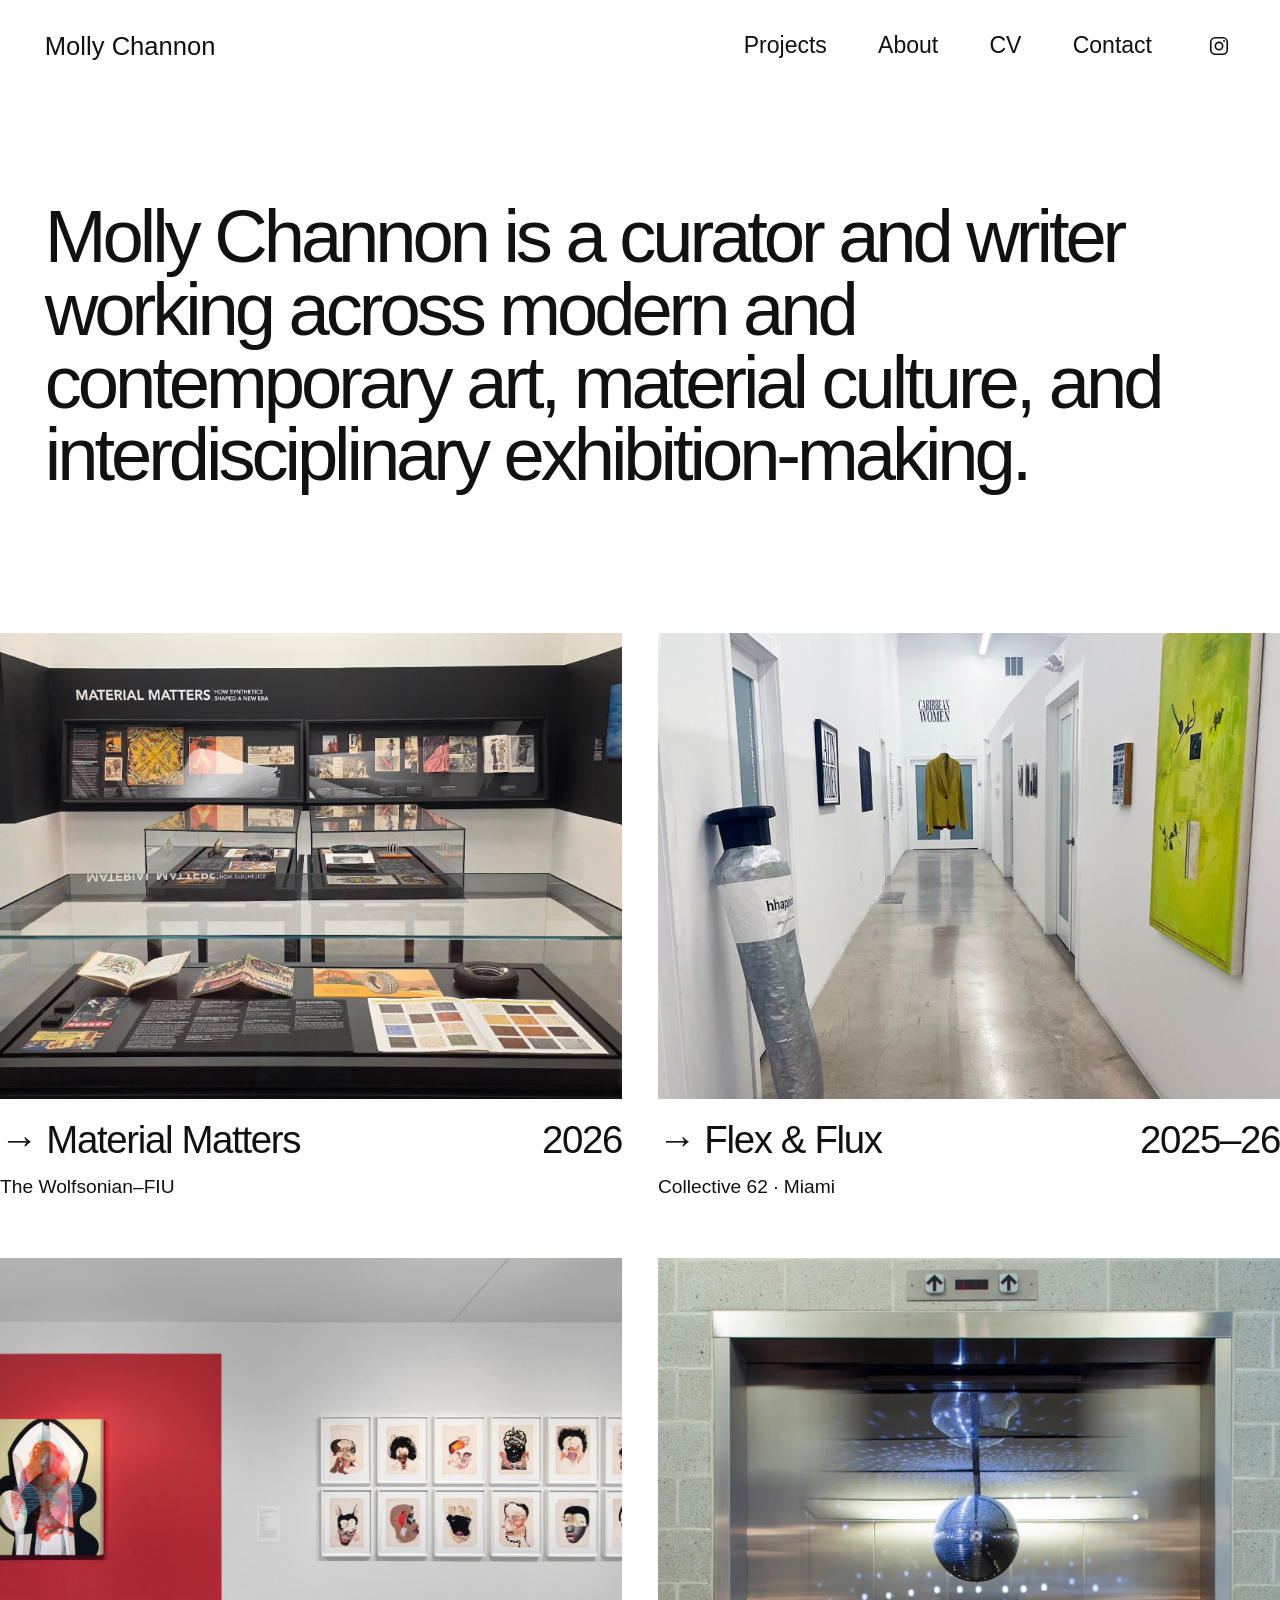
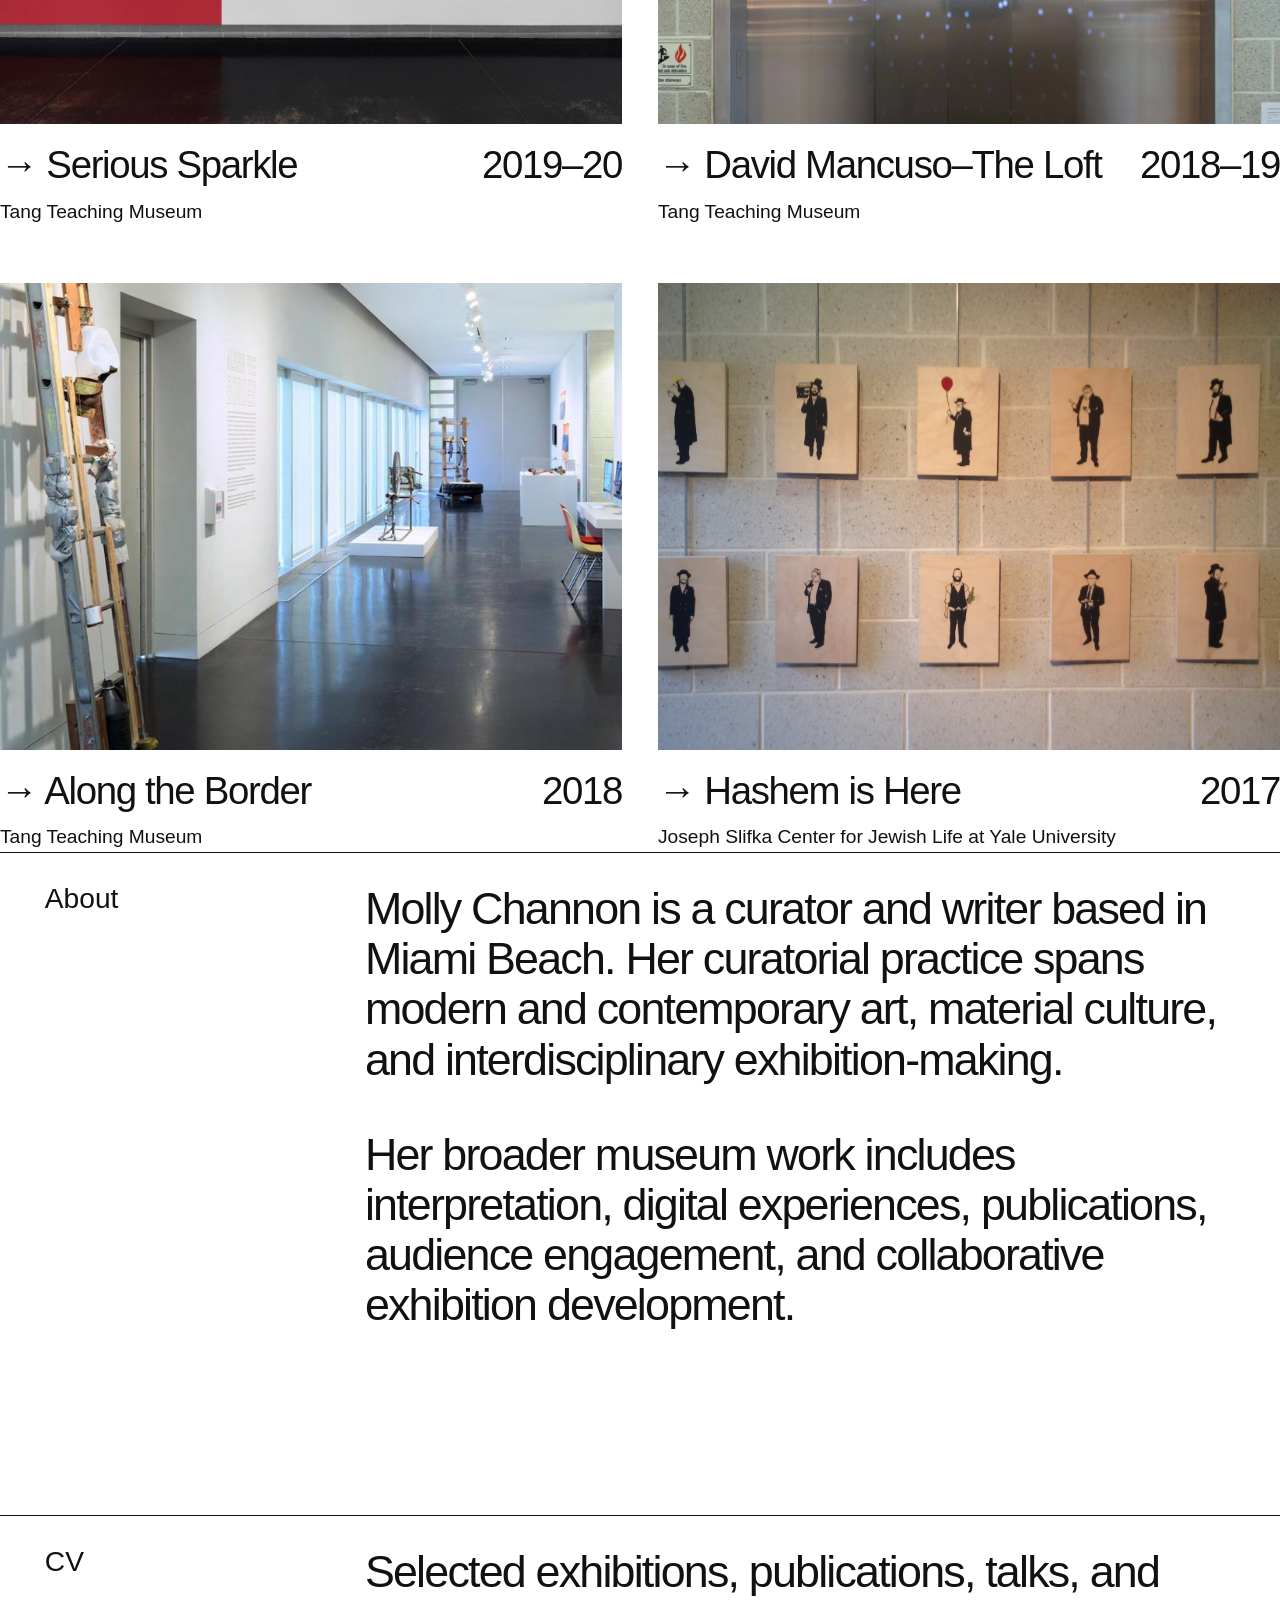
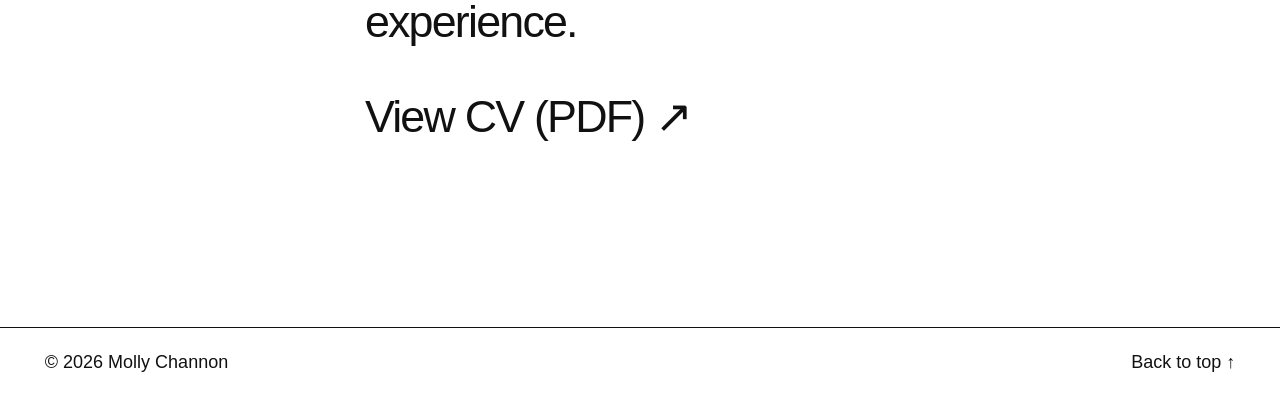
==== index.html @ d4f84f50 "Update index.html" ====
<!doctype html>
<html lang="en">
<head>
<meta charset="utf-8">
<meta name="viewport" content="width=device-width, initial-scale=1">
<meta name="description" content="Molly Channon — curator and writer working across modern and contemporary art, material culture, and interdisciplinary exhibition-making.">
<title>Molly Channon</title>
<link rel="stylesheet" href="style.css">
<style>
.site-header nav { display: flex; align-items: center; flex-wrap: wrap; }
.site-header nav .instagram-link { display: inline-flex; align-items: center; justify-content: center; flex: 0 0 auto; min-width: 32px; min-height: 32px; color: #111; }
.site-header nav .instagram-link svg { display: block; }
.site-header nav .instagram-link:focus-visible { outline: 2px solid currentColor; outline-offset: 3px; }
#projects.projects { display: grid; grid-template-columns: repeat(2, minmax(0, 1fr)); gap: 56px 36px; align-items: start; }
#projects > .project { display: block; position: static; grid-column: auto; grid-row: auto; width: auto; min-width: 0; max-width: none; margin: 0; padding: 0; }
#projects > .project > a:first-child { display: block; }
#projects .media { position: relative; display: block; width: 100%; height: auto; min-height: 0; max-height: none; aspect-ratio: 4 / 3; margin: 0; padding: 0; overflow: hidden; }
#projects .media img { position: static; display: block; width: 100%; height: 100%; max-height: none; object-fit: cover; }
#projects .project-title { position: static; display: flex; align-items: baseline; justify-content: space-between; gap: 12px; margin: 14px 0 0; line-height: 1.4; }
#projects .project-title > span:first-child { min-width: 0; }
#projects .project-title .year { flex: 0 0 auto; white-space: nowrap; }
#projects .project > p { position: static; margin: 6px 0 0; line-height: 1.5; }
@media (max-width: 640px) { #projects.projects { grid-template-columns: minmax(0, 1fr); gap: 36px; } }
</style>
</head>
<body>
<header class="site-header">
  <a class="name" href="index.html">Molly Channon</a>
  <nav aria-label="Primary">
    <a href="#projects">Projects</a>
    <a href="#about">About</a>
    <a href="Channon_CV_2026.pdf">CV</a>
    <a href="contact.html">Contact</a>
    <a class="instagram-link" href="https://www.instagram.com/add__glitter/" target="_blank" rel="noopener noreferrer" aria-label="Instagram: @add__glitter (opens in a new tab)">
      <svg viewBox="0 0 24 24" width="22" height="22" fill="none" stroke="currentColor" stroke-width="1.8" aria-hidden="true" focusable="false"><rect x="3" y="3" width="18" height="18" rx="5"/><circle cx="12" cy="12" r="4"/><circle cx="17.5" cy="6.5" r="1.1" fill="currentColor" stroke="none"/></svg>
    </a>
  </nav>
</header>
<main id="top">
  <section class="intro">
    <h1>Molly Channon is a curator and writer working across modern and contemporary art, material culture, and interdisciplinary exhibition-making.</h1>
  </section>
  <section id="projects" class="projects">
    <article class="project">
      <a href="material-matters.html"><div class="media"><img src="material-matters-home.jpg" alt="Installation view of Material Matters: How Synthetics Shaped an Era at The Wolfsonian–FIU"></div></a>
      <a class="project-title" href="material-matters.html"><span>→ Material Matters</span><span class="year">2026</span></a>
      <p>The Wolfsonian–FIU</p>
    </article>
    <article class="project">
      <a href="flex-and-flux.html"><div class="media"><img src="flex-and-flux-home.jpg" alt="Installation view of Flex &amp; Flux at Collective 62 in Miami"></div></a>
      <a class="project-title" href="flex-and-flux.html"><span>→ Flex &amp; Flux</span><span class="year">2025–26</span></a>
      <p>Collective 62 · Miami</p>
    </article>
    <article class="project">
      <a href="serious-sparkle.html"><div class="media"><img src="serious-sparkle-home.jpg" alt="Installation view of Serious Sparkle at the Tang Teaching Museum"></div></a>
      <a class="project-title" href="serious-sparkle.html"><span>→ Serious Sparkle</span><span class="year">2019–20</span></a>
      <p>Tang Teaching Museum</p>
    </article>
    <article class="project">
      <a href="david-mancuso-the-loft.html"><div class="media"><img src="david-mancuso-the-loft-home.jpg" alt="Installation view of David Mancuso–The Loft in the Tang Teaching Museum elevator"></div></a>
      <a class="project-title" href="david-mancuso-the-loft.html"><span>→ David Mancuso–The Loft</span><span class="year">2018–19</span></a>
      <p>Tang Teaching Museum</p>
    </article>
    <article class="project">
      <a href="along-the-border.html"><div class="media"><img src="along-the-border-home.jpg" alt="Installation view of Along the Border at the Tang Teaching Museum"></div></a>
      <a class="project-title" href="along-the-border.html"><span>→ Along the Border</span><span class="year">2018</span></a>
      <p>Tang Teaching Museum</p>
    </article>
    <article class="project">
      <a href="hashem-is-here.html"><div class="media"><img src="hashem-is-here-home.jpg" alt="Installation view of Hashem is Here at the Joseph Slifka Center for Jewish Life at Yale"></div></a>
      <a class="project-title" href="hashem-is-here.html"><span>→ Hashem is Here</span><span class="year">2017</span></a>
      <p>Joseph Slifka Center for Jewish Life at Yale University</p>
    </article>
  </section>
  <section id="about" class="text-section">
    <div class="section-label">About</div>
    <div class="section-copy">
      <p>Molly Channon is a curator and writer based in Miami Beach. Her curatorial practice spans modern and contemporary art, material culture, and interdisciplinary exhibition-making.</p>
      <p>Her broader museum work includes interpretation, digital experiences, publications, audience engagement, and collaborative exhibition development.</p>
    </div>
  </section>
  <section id="cv" class="text-section">
    <div class="section-label">CV</div>
    <div class="section-copy"><p>Selected exhibitions, publications, talks, and experience.</p><p><a href="channon-cv-2026.pdf">View CV (PDF) ↗</a></p></div>
  </section>
</main>
<footer><span>© 2026 Molly Channon</span><a href="#top">Back to top ↑</a></footer>
</body></html>
---- style.css ----
*{box-sizing:border-box}
:root{--pad:clamp(20px,3.5vw,64px);--black:#111}
html{scroll-behavior:smooth}
body{margin:0;background:#fff;color:var(--black);font-family:Arial,Helvetica,sans-serif;font-size:18px;line-height:1.12}
a{color:inherit;text-decoration:none}
img{display:block;max-width:100%}
.site-header{display:flex;justify-content:space-between;align-items:center;padding:30px var(--pad) 24px}
.name{font-size:clamp(22px,2vw,32px)}
nav{display:flex;gap:clamp(22px,4vw,72px);font-size:clamp(18px,1.8vw,29px)}
nav a:hover,.project-title:hover,.contact a:hover,.back:hover{text-decoration:underline;text-underline-offset:.12em}
.intro{padding:clamp(65px,9vw,150px) var(--pad) clamp(85px,11vw,180px)}
.intro h1{font-size:clamp(38px,5.8vw,96px);line-height:.98;letter-spacing:-.055em;font-weight:400;max-width:1500px;margin:0}
.work{display:grid;grid-template-columns:repeat(2,minmax(0,1fr));gap:clamp(70px,9vw,150px) clamp(24px,3vw,54px);padding:0 var(--pad) clamp(120px,14vw,220px)}
.project-wide{grid-column:1/-1}
.media{aspect-ratio:3/2;width:100%;overflow:hidden;background:#f3f3f3}
.media img{width:100%;height:100%;object-fit:cover}
.placeholder{display:flex;align-items:center;justify-content:center;border:1px solid var(--black);background:#fff}
.placeholder span{font-size:14px;padding:20px;text-align:center}
.project-title{display:flex;justify-content:space-between;gap:20px;margin-top:15px;font-size:clamp(27px,3vw,50px);letter-spacing:-.035em}
.project p{font-size:clamp(16px,1.5vw,23px);margin:8px 0 0;max-width:800px}
.year{white-space:nowrap}
.text-section{display:grid;grid-template-columns:1fr 3fr;gap:30px;padding:30px var(--pad) clamp(100px,11vw,180px);border-top:1px solid var(--black)}
.section-label{font-size:clamp(22px,2.2vw,36px)}
.section-copy{font-size:clamp(28px,3.5vw,58px);letter-spacing:-.04em;max-width:1200px}
.section-copy p{margin:0 0 1em}
.section-copy .small{font-size:18px;letter-spacing:0}
footer{border-top:1px solid var(--black);padding:24px var(--pad) 45px;display:flex;justify-content:space-between}

/* project pages */
.project-hero{padding:clamp(70px,9vw,145px) var(--pad) clamp(60px,8vw,120px);display:grid;grid-template-columns:2fr 1fr;gap:40px;align-items:end}
.project-hero h1{font-size:clamp(48px,7vw,116px);line-height:.92;letter-spacing:-.06em;font-weight:400;margin:0}
.project-meta{font-size:clamp(18px,1.7vw,28px);line-height:1.18}
.project-meta p{margin:0 0 12px}
.gallery{padding:0 var(--pad) clamp(100px,12vw,180px);display:grid;grid-template-columns:repeat(2,minmax(0,1fr));gap:clamp(18px,2vw,34px)}
.gallery .wide{grid-column:1/-1}
.gallery img{width:100%;height:auto}
.gallery .fill{width:100%;height:100%;object-fit:cover}
.caption{font-size:14px;margin-top:8px}
.project-note{padding:28px var(--pad) 80px;border-top:1px solid var(--black);display:flex;justify-content:space-between;gap:30px}
.back{font-size:20px}
@media(max-width:760px){
 .site-header{align-items:flex-start;gap:30px}.site-header nav{display:grid;grid-template-columns:1fr 1fr;gap:8px 24px}
 .work{grid-template-columns:1fr}.project-wide{grid-column:auto}
 .text-section{grid-template-columns:1fr}.section-copy{font-size:clamp(26px,8vw,42px)}
 .project-hero{grid-template-columns:1fr}.gallery{grid-template-columns:1fr}.gallery .wide{grid-column:auto}
}
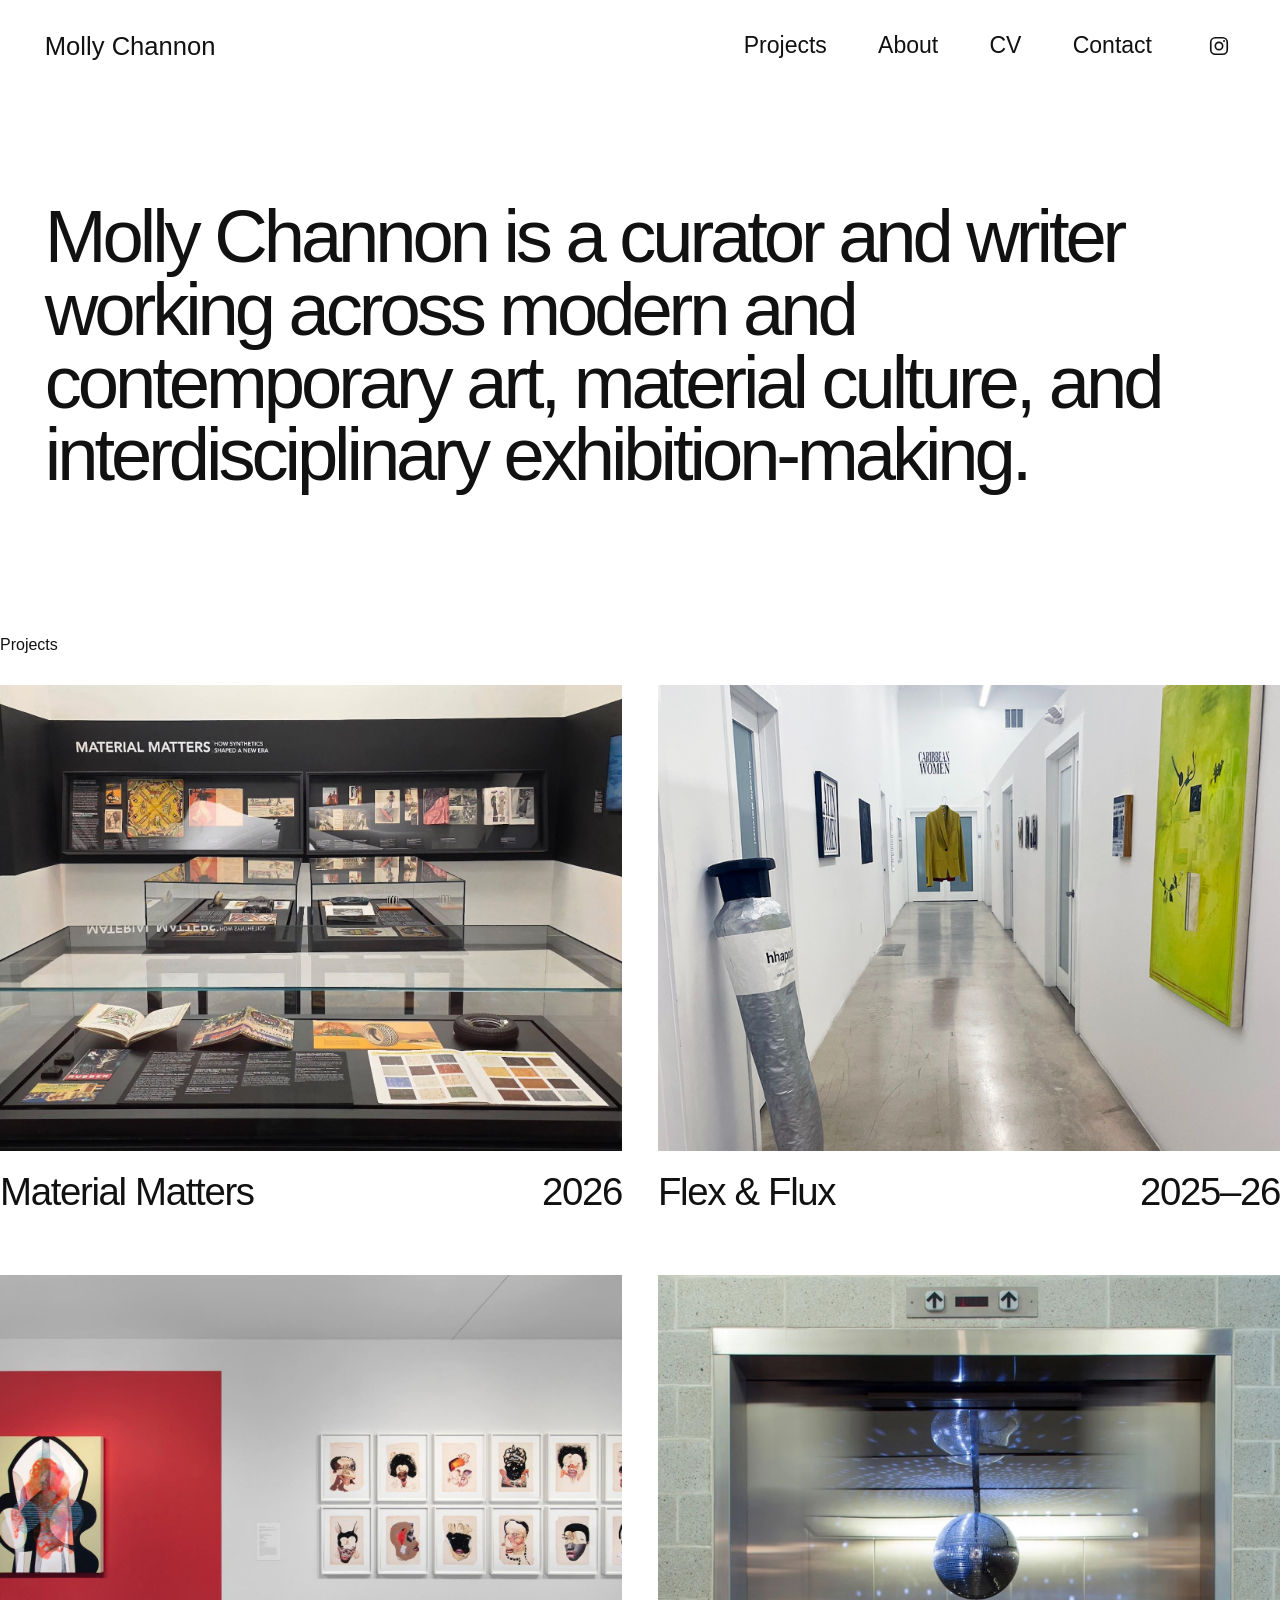
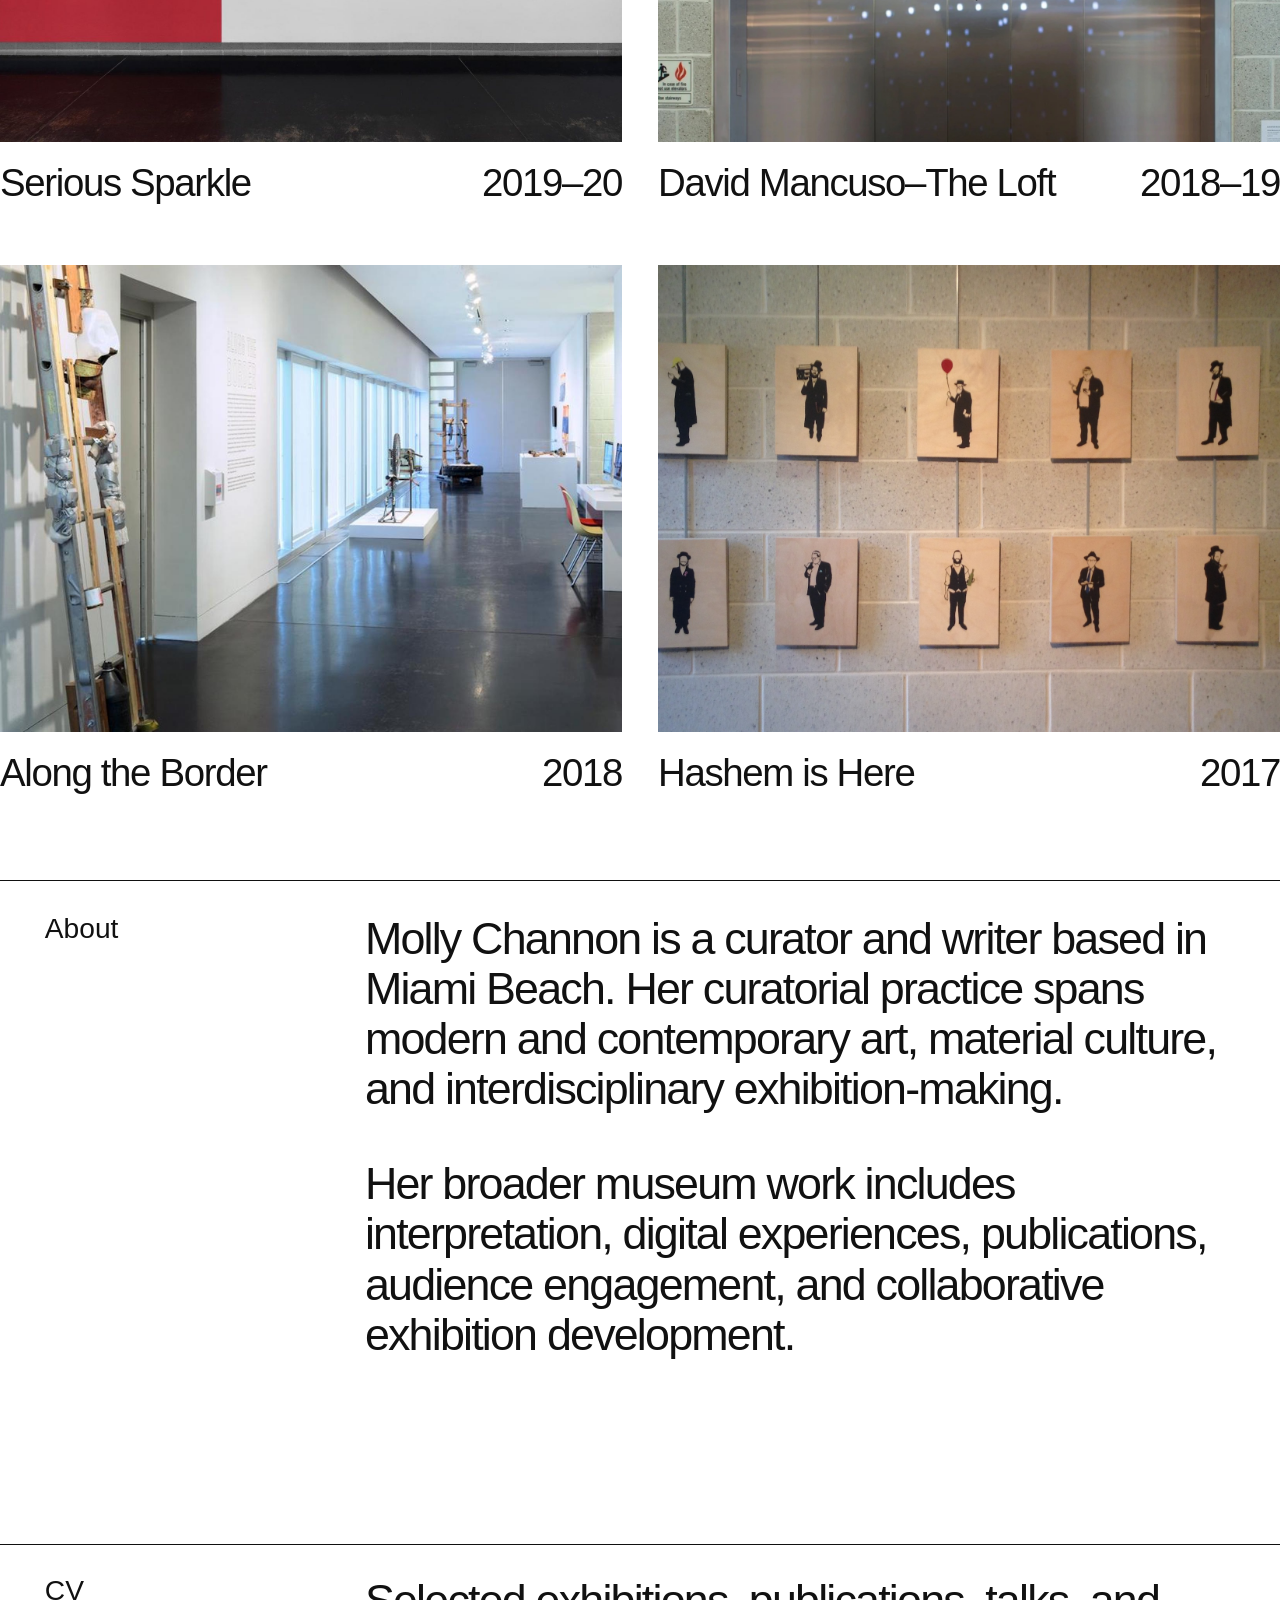
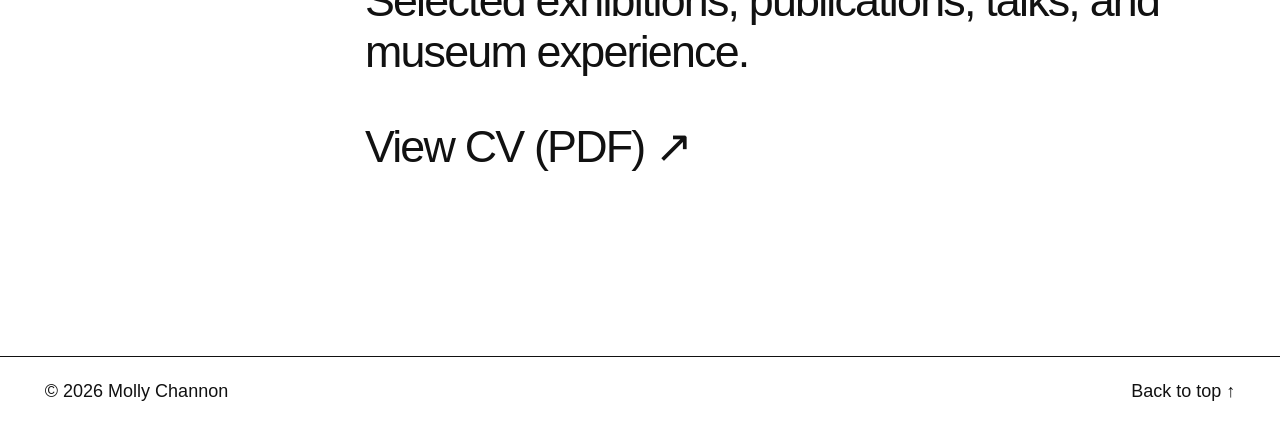
==== commit 5f3d8cec: "Add files via upload" ====
--- a/index.html
+++ b/index.html
@@ -11,16 +11,22 @@
 .site-header nav .instagram-link { display: inline-flex; align-items: center; justify-content: center; flex: 0 0 auto; min-width: 32px; min-height: 32px; color: #111; }
 .site-header nav .instagram-link svg { display: block; }
 .site-header nav .instagram-link:focus-visible { outline: 2px solid currentColor; outline-offset: 3px; }
-#projects.projects { display: grid; grid-template-columns: repeat(2, minmax(0, 1fr)); gap: 56px 36px; align-items: start; }
-#projects > .project { display: block; position: static; grid-column: auto; grid-row: auto; width: auto; min-width: 0; max-width: none; margin: 0; padding: 0; }
-#projects > .project > a:first-child { display: block; }
+#projects.projects { display: block; margin-bottom: 0; padding-bottom: 80px; }
+#projects #projects-heading { font-size: 1rem; font-weight: 400; line-height: 1.5; margin: 0 0 28px; }
+#projects .project-grid { display: grid; grid-template-columns: repeat(2, minmax(0, 1fr)); gap: 56px 36px; align-items: start; }
+#projects .project-grid > .project { display: block; position: static; grid-column: auto; grid-row: auto; width: auto; min-width: 0; max-width: none; margin: 0; padding: 0; }
+#projects .project > a:first-child { display: block; }
 #projects .media { position: relative; display: block; width: 100%; height: auto; min-height: 0; max-height: none; aspect-ratio: 4 / 3; margin: 0; padding: 0; overflow: hidden; }
 #projects .media img { position: static; display: block; width: 100%; height: 100%; max-height: none; object-fit: cover; }
-#projects .project-title { position: static; display: flex; align-items: baseline; justify-content: space-between; gap: 12px; margin: 14px 0 0; line-height: 1.4; }
-#projects .project-title > span:first-child { min-width: 0; }
-#projects .project-title .year { flex: 0 0 auto; white-space: nowrap; }
-#projects .project > p { position: static; margin: 6px 0 0; line-height: 1.5; }
-@media (max-width: 640px) { #projects.projects { grid-template-columns: minmax(0, 1fr); gap: 36px; } }
+#projects .project-title { position: static; display: flex; align-items: baseline; justify-content: space-between; gap: 12px; margin: 14px 0 0; line-height: 1.4; text-decoration: none !important; border-bottom: 0; }
+#projects .project-name { min-width: 0; color: inherit; text-decoration: none; border-bottom: 0; }
+#projects .project-name:hover, #projects .project-name:focus-visible { text-decoration: underline; text-underline-offset: .2em; }
+#projects .project-title .year { flex: 0 0 auto; white-space: nowrap; text-decoration: none !important; border-bottom: 0; }
+#about.text-section { margin-top: 0; padding-top: 32px; }
+@media (max-width: 640px) {
+  #projects .project-grid { grid-template-columns: minmax(0, 1fr); gap: 36px; }
+  #projects.projects { padding-bottom: 56px; }
+}
 </style>
 </head>
 <body>
@@ -40,37 +46,34 @@
   <section class="intro">
     <h1>Molly Channon is a curator and writer working across modern and contemporary art, material culture, and interdisciplinary exhibition-making.</h1>
   </section>
-  <section id="projects" class="projects">
+  <section id="projects" class="projects" aria-labelledby="projects-heading">
+    <h2 id="projects-heading" class="section-label">Projects</h2>
+    <div class="project-grid">
     <article class="project">
       <a href="material-matters.html"><div class="media"><img src="material-matters-home.jpg" alt="Installation view of Material Matters: How Synthetics Shaped an Era at The Wolfsonian–FIU"></div></a>
-      <a class="project-title" href="material-matters.html"><span>→ Material Matters</span><span class="year">2026</span></a>
-      <p>The Wolfsonian–FIU</p>
+      <div class="project-title"><a class="project-name" href="material-matters.html">Material Matters</a><span class="year">2026</span></div>
     </article>
     <article class="project">
       <a href="flex-and-flux.html"><div class="media"><img src="flex-and-flux-home.jpg" alt="Installation view of Flex &amp; Flux at Collective 62 in Miami"></div></a>
-      <a class="project-title" href="flex-and-flux.html"><span>→ Flex &amp; Flux</span><span class="year">2025–26</span></a>
-      <p>Collective 62 · Miami</p>
+      <div class="project-title"><a class="project-name" href="flex-and-flux.html">Flex &amp; Flux</a><span class="year">2025–26</span></div>
     </article>
     <article class="project">
       <a href="serious-sparkle.html"><div class="media"><img src="serious-sparkle-home.jpg" alt="Installation view of Serious Sparkle at the Tang Teaching Museum"></div></a>
-      <a class="project-title" href="serious-sparkle.html"><span>→ Serious Sparkle</span><span class="year">2019–20</span></a>
-      <p>Tang Teaching Museum</p>
+      <div class="project-title"><a class="project-name" href="serious-sparkle.html">Serious Sparkle</a><span class="year">2019–20</span></div>
     </article>
     <article class="project">
       <a href="david-mancuso-the-loft.html"><div class="media"><img src="david-mancuso-the-loft-home.jpg" alt="Installation view of David Mancuso–The Loft in the Tang Teaching Museum elevator"></div></a>
-      <a class="project-title" href="david-mancuso-the-loft.html"><span>→ David Mancuso–The Loft</span><span class="year">2018–19</span></a>
-      <p>Tang Teaching Museum</p>
+      <div class="project-title"><a class="project-name" href="david-mancuso-the-loft.html">David Mancuso–The Loft</a><span class="year">2018–19</span></div>
     </article>
     <article class="project">
       <a href="along-the-border.html"><div class="media"><img src="along-the-border-home.jpg" alt="Installation view of Along the Border at the Tang Teaching Museum"></div></a>
-      <a class="project-title" href="along-the-border.html"><span>→ Along the Border</span><span class="year">2018</span></a>
-      <p>Tang Teaching Museum</p>
+      <div class="project-title"><a class="project-name" href="along-the-border.html">Along the Border</a><span class="year">2018</span></div>
     </article>
     <article class="project">
       <a href="hashem-is-here.html"><div class="media"><img src="hashem-is-here-home.jpg" alt="Installation view of Hashem is Here at the Joseph Slifka Center for Jewish Life at Yale"></div></a>
-      <a class="project-title" href="hashem-is-here.html"><span>→ Hashem is Here</span><span class="year">2017</span></a>
-      <p>Joseph Slifka Center for Jewish Life at Yale University</p>
+      <div class="project-title"><a class="project-name" href="hashem-is-here.html">Hashem is Here</a><span class="year">2017</span></div>
     </article>
+    </div>
   </section>
   <section id="about" class="text-section">
     <div class="section-label">About</div>
@@ -81,7 +84,7 @@
   </section>
   <section id="cv" class="text-section">
     <div class="section-label">CV</div>
-    <div class="section-copy"><p>Selected exhibitions, publications, talks, and experience.</p><p><a href="channon-cv-2026.pdf">View CV (PDF) ↗</a></p></div>
+    <div class="section-copy"><p>Selected exhibitions, publications, talks, and museum experience.</p><p><a href="Channon_CV_2026.pdf">View CV (PDF) ↗</a></p></div>
   </section>
 </main>
 <footer><span>© 2026 Molly Channon</span><a href="#top">Back to top ↑</a></footer>
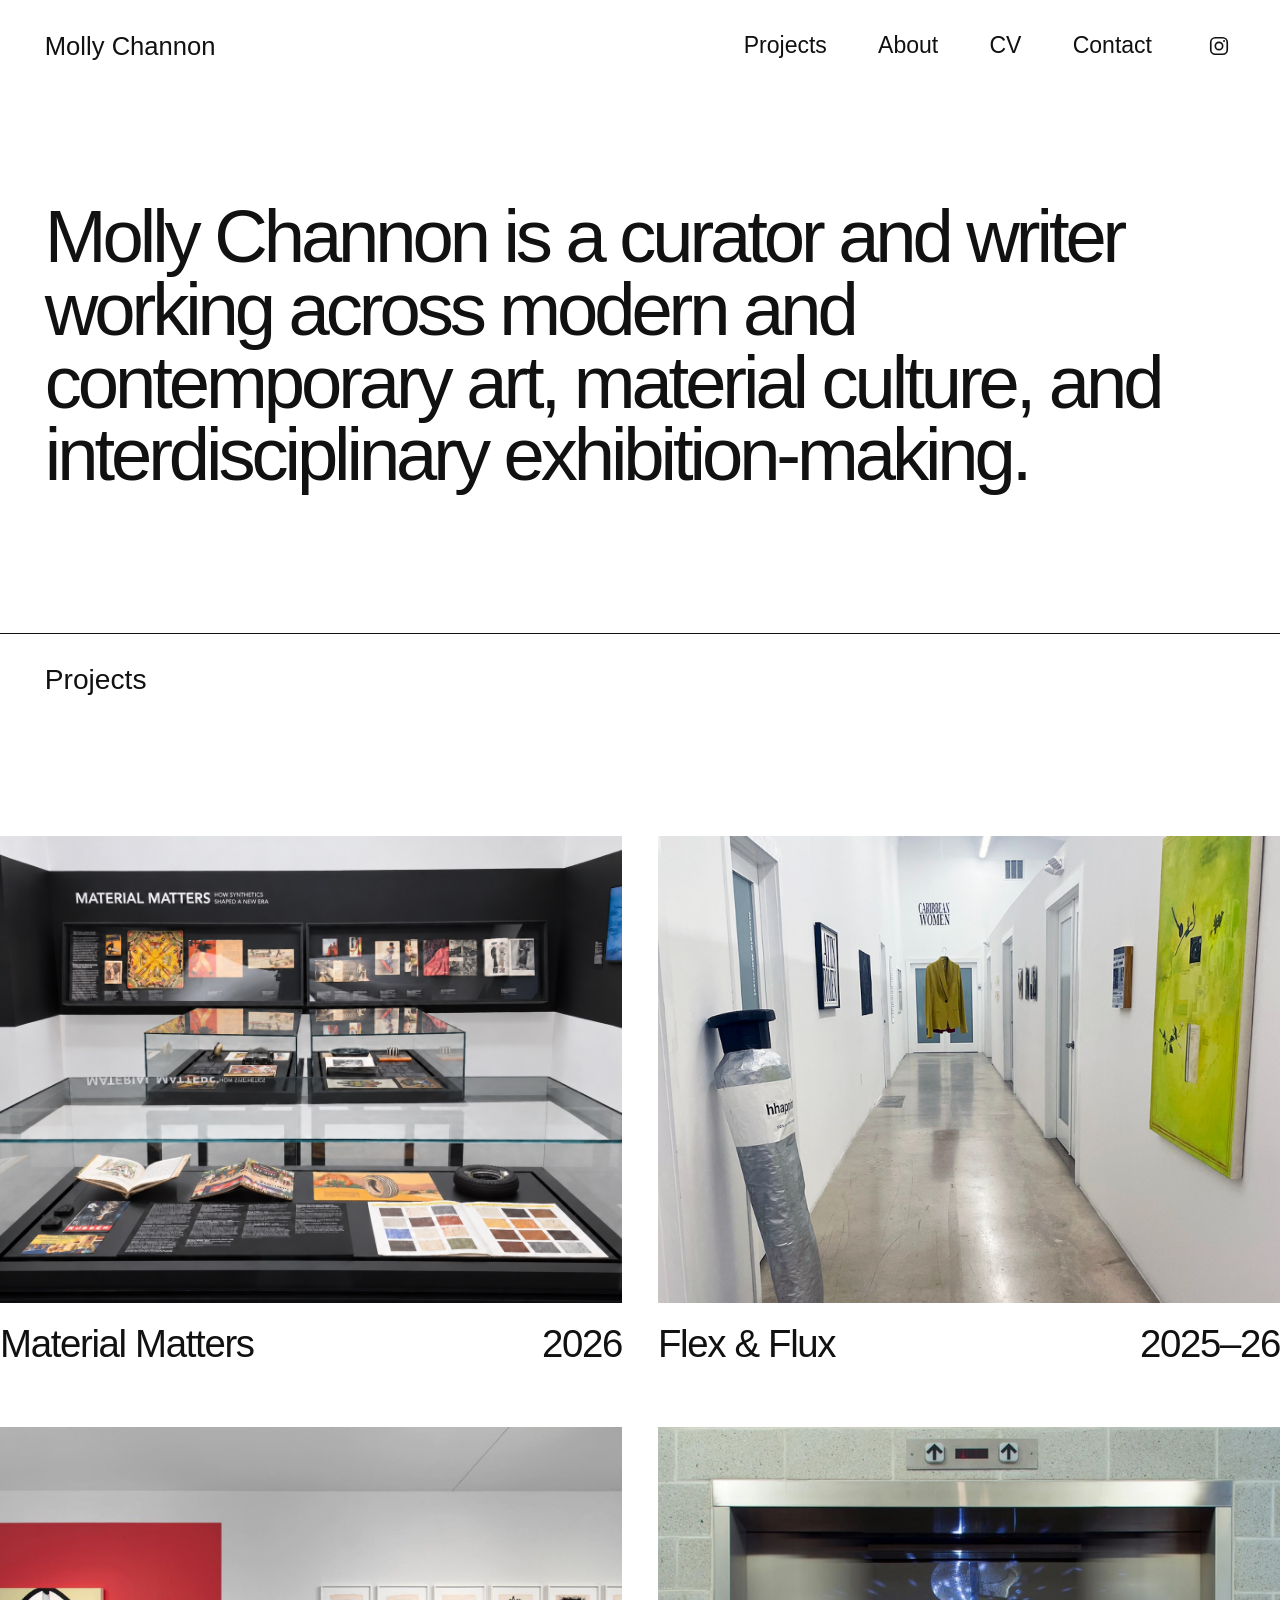
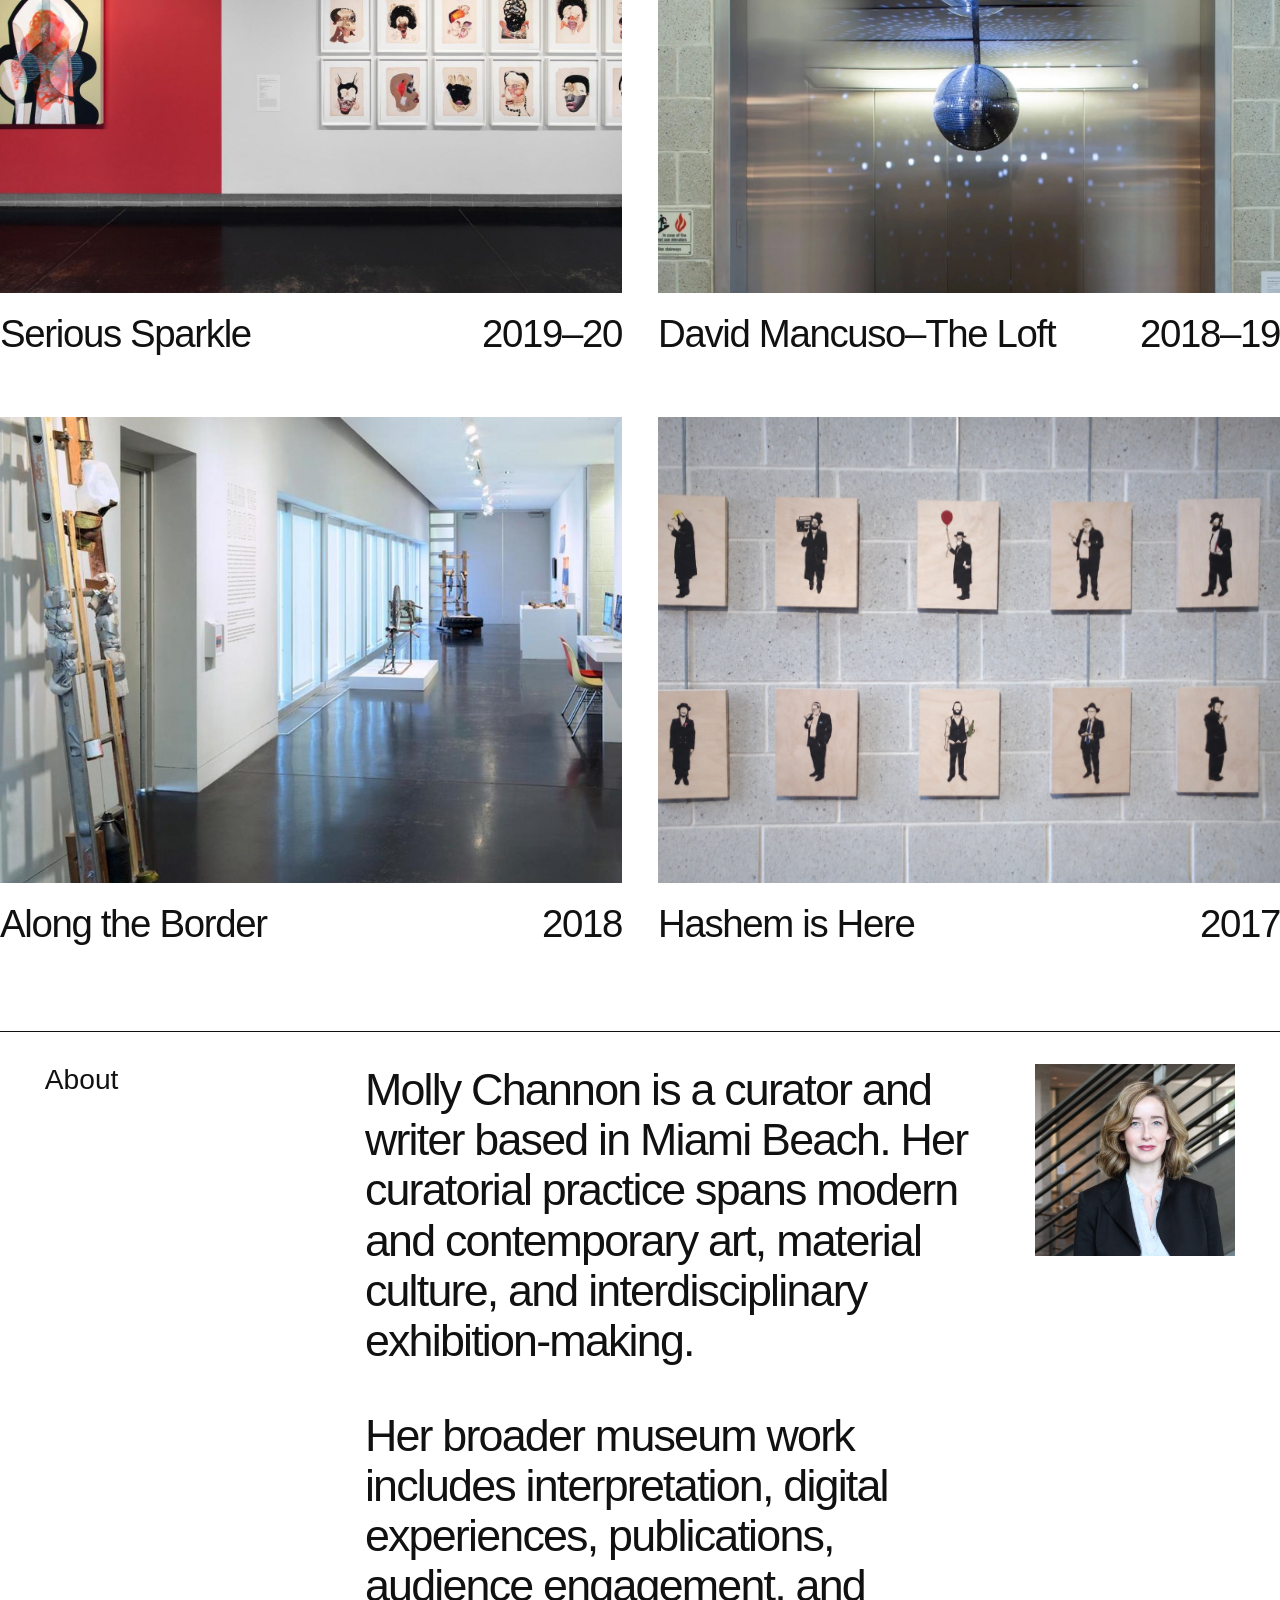
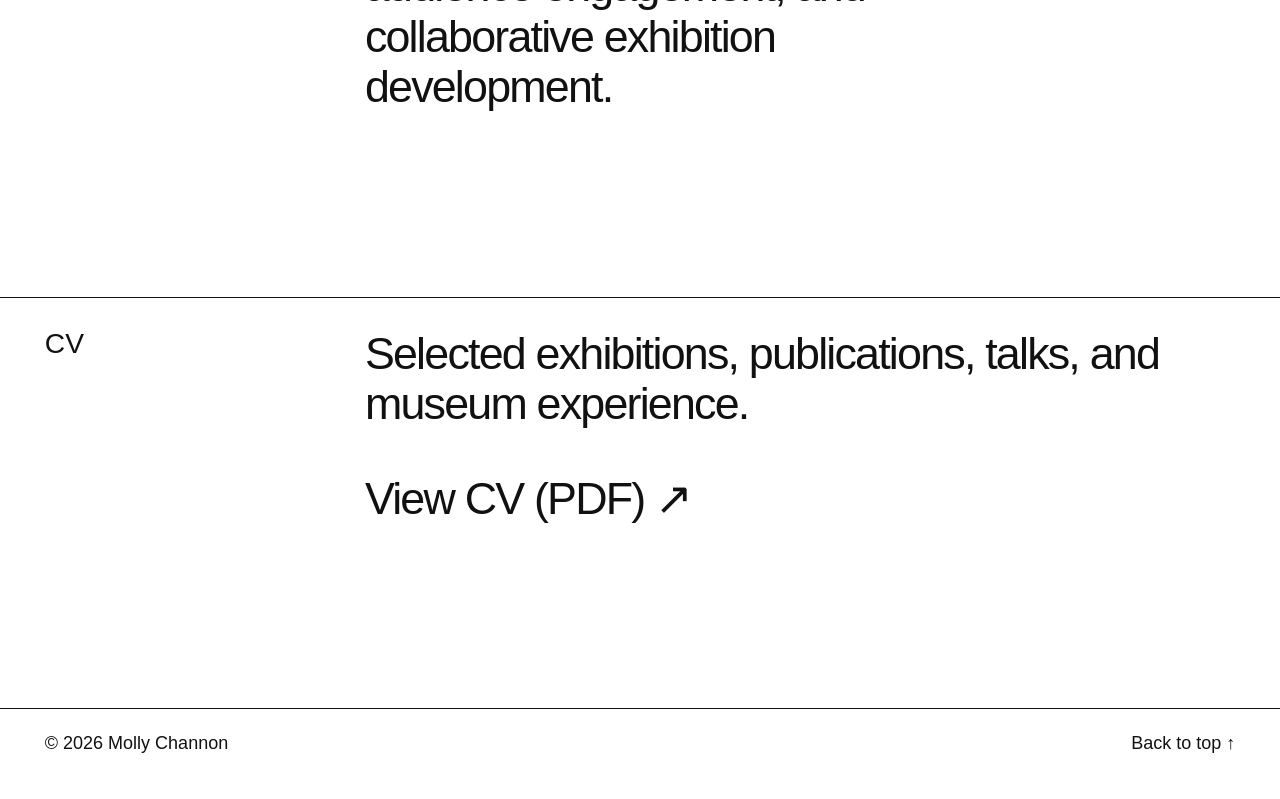
==== commit 843f85ed: "Add files via upload" ====
--- a/index.html
+++ b/index.html
@@ -12,7 +12,6 @@
 .site-header nav .instagram-link svg { display: block; }
 .site-header nav .instagram-link:focus-visible { outline: 2px solid currentColor; outline-offset: 3px; }
 #projects.projects { display: block; margin-bottom: 0; padding-bottom: 80px; }
-#projects #projects-heading { font-size: 1rem; font-weight: 400; line-height: 1.5; margin: 0 0 28px; }
 #projects .project-grid { display: grid; grid-template-columns: repeat(2, minmax(0, 1fr)); gap: 56px 36px; align-items: start; }
 #projects .project-grid > .project { display: block; position: static; grid-column: auto; grid-row: auto; width: auto; min-width: 0; max-width: none; margin: 0; padding: 0; }
 #projects .project > a:first-child { display: block; }
@@ -26,6 +25,15 @@
 @media (max-width: 640px) {
   #projects .project-grid { grid-template-columns: minmax(0, 1fr); gap: 36px; }
   #projects.projects { padding-bottom: 56px; }
+}
+
+#about .about-content { display: grid; grid-template-columns: minmax(0, 1fr) 200px; gap: 32px; align-items: start; min-width: 0; }
+#about .about-bio { min-width: 0; }
+#about .about-bio p:first-child { margin-top: 0; }
+#about .about-portrait { display: block; position: static; width: 200px; max-width: 100%; height: auto; margin: 0; border: 0; border-radius: 0; }
+@media (max-width: 900px) {
+  #about .about-content { grid-template-columns: minmax(0, 1fr); gap: 24px; }
+  #about .about-portrait { grid-row: 1; width: 160px; }
 }
 </style>
 </head>
@@ -47,7 +55,9 @@
     <h1>Molly Channon is a curator and writer working across modern and contemporary art, material culture, and interdisciplinary exhibition-making.</h1>
   </section>
   <section id="projects" class="projects" aria-labelledby="projects-heading">
-    <h2 id="projects-heading" class="section-label">Projects</h2>
+    <header class="text-section projects-heading-row">
+      <div id="projects-heading" class="section-label">Projects</div>
+    </header>
     <div class="project-grid">
     <article class="project">
       <a href="material-matters.html"><div class="media"><img src="material-matters-home.jpg" alt="Installation view of Material Matters: How Synthetics Shaped an Era at The Wolfsonian–FIU"></div></a>
@@ -77,9 +87,12 @@
   </section>
   <section id="about" class="text-section">
     <div class="section-label">About</div>
-    <div class="section-copy">
-      <p>Molly Channon is a curator and writer based in Miami Beach. Her curatorial practice spans modern and contemporary art, material culture, and interdisciplinary exhibition-making.</p>
-      <p>Her broader museum work includes interpretation, digital experiences, publications, audience engagement, and collaborative exhibition development.</p>
+    <div class="section-copy about-content">
+      <div class="about-bio">
+        <p>Molly Channon is a curator and writer based in Miami Beach. Her curatorial practice spans modern and contemporary art, material culture, and interdisciplinary exhibition-making.</p>
+        <p>Her broader museum work includes interpretation, digital experiences, publications, audience engagement, and collaborative exhibition development.</p>
+      </div>
+      <img class="about-portrait" src="Molly_Channon.jpg" alt="Molly Channon" width="1411" height="1356" loading="lazy" decoding="async">
     </div>
   </section>
   <section id="cv" class="text-section">
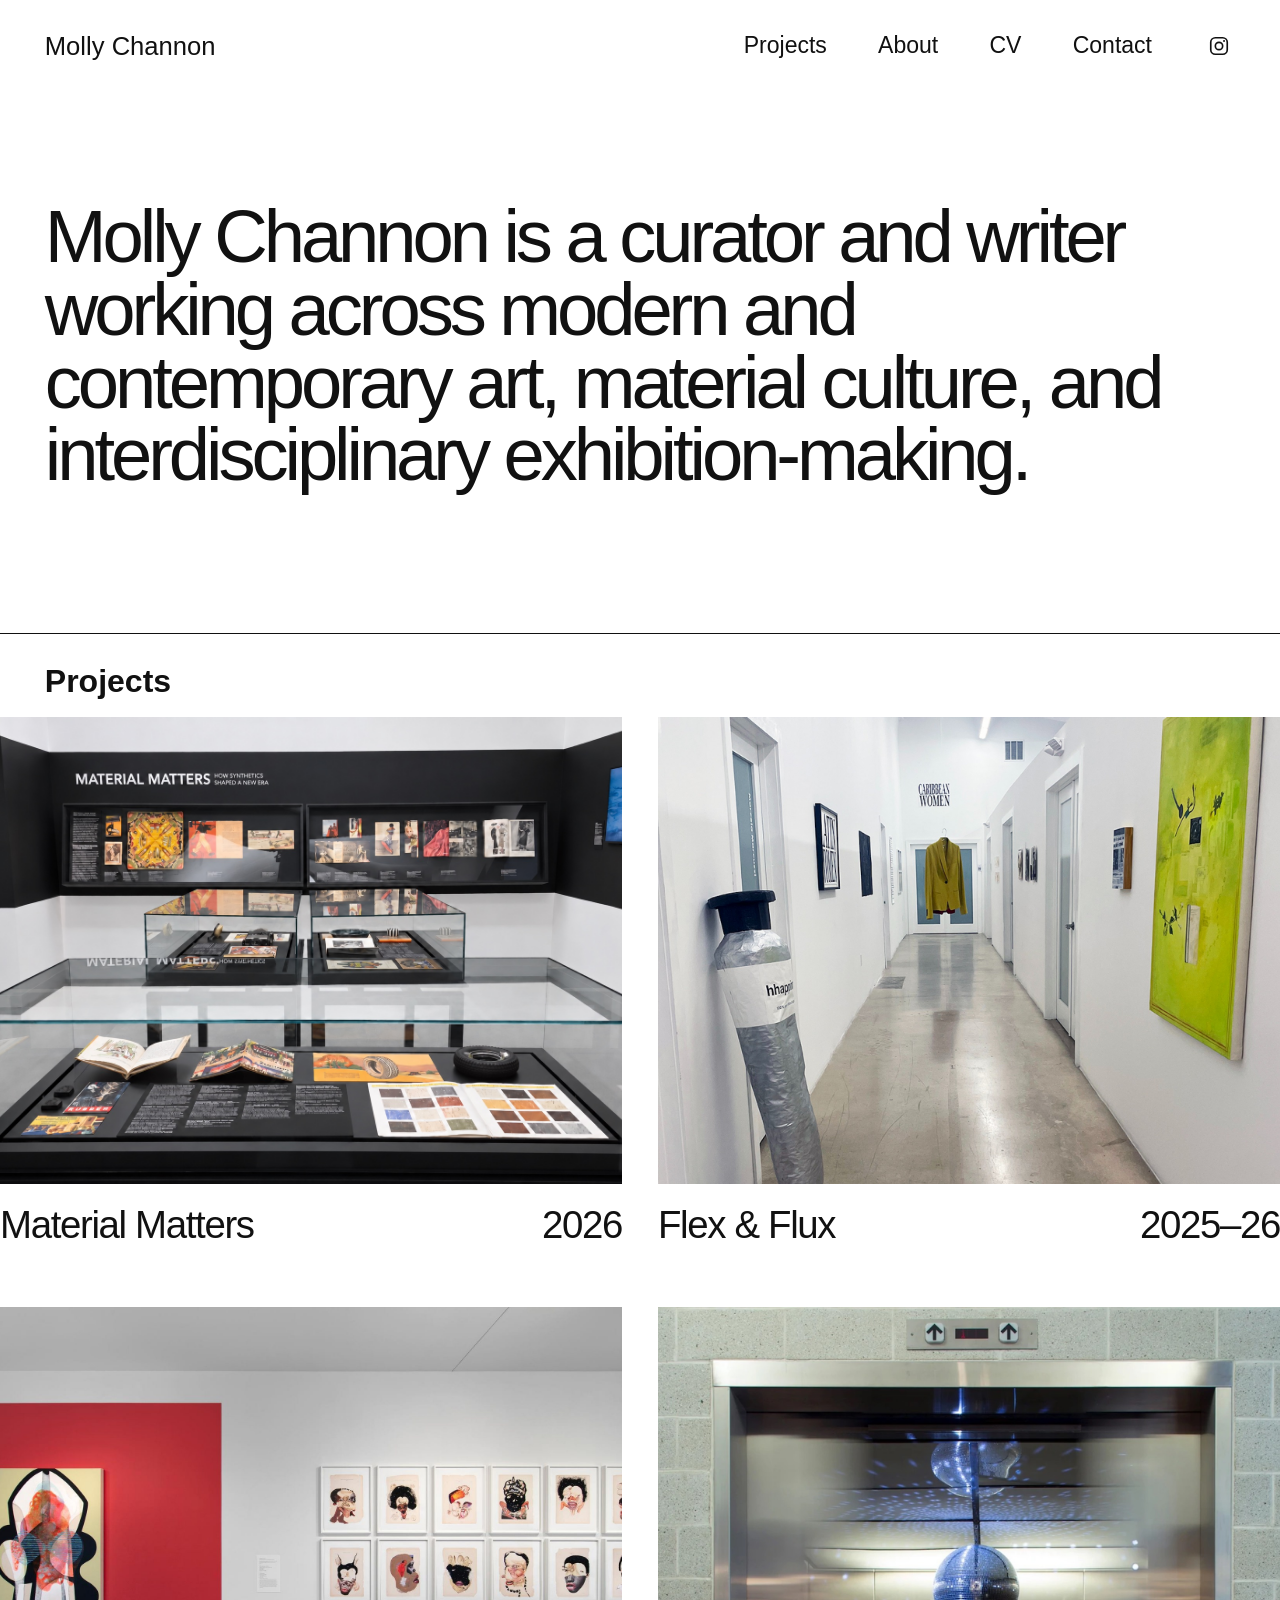
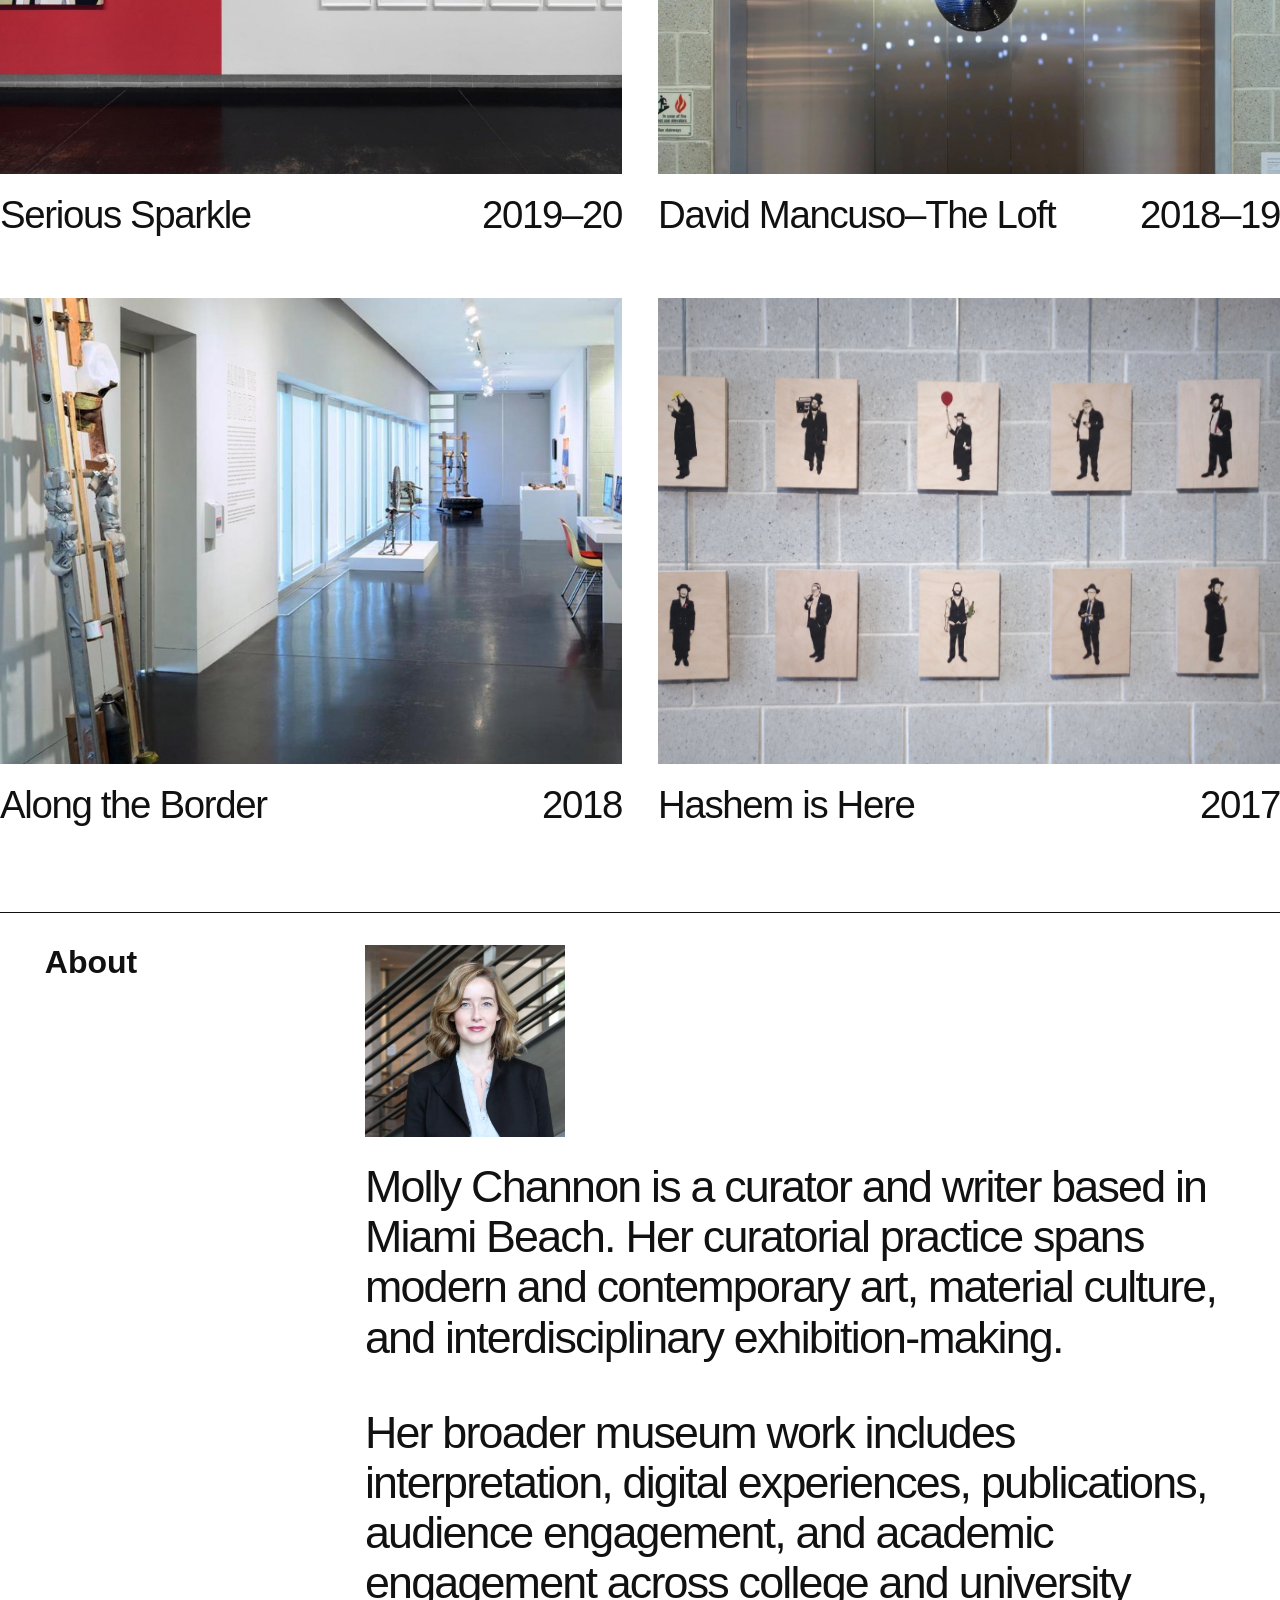
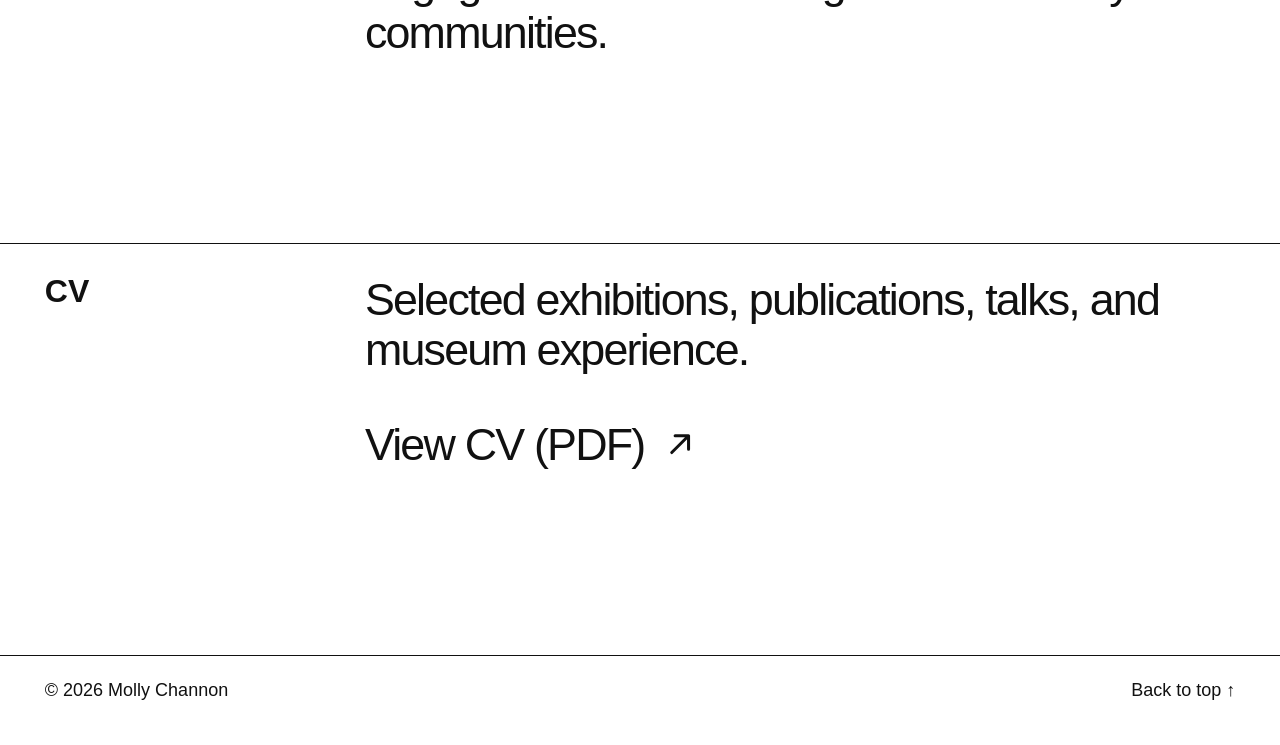
==== commit 34aa9c73: "Add files via upload" ====
--- a/index.html
+++ b/index.html
@@ -12,6 +12,8 @@
 .site-header nav .instagram-link svg { display: block; }
 .site-header nav .instagram-link:focus-visible { outline: 2px solid currentColor; outline-offset: 3px; }
 #projects.projects { display: block; margin-bottom: 0; padding-bottom: 80px; }
+#projects .projects-heading-row { margin-bottom: 18px; padding-bottom: 0; }
+.section-label { font-size: clamp(1.65rem, 2.5vw, 2.2rem); line-height: 1.1; font-weight: 700; }
 #projects .project-grid { display: grid; grid-template-columns: repeat(2, minmax(0, 1fr)); gap: 56px 36px; align-items: start; }
 #projects .project-grid > .project { display: block; position: static; grid-column: auto; grid-row: auto; width: auto; min-width: 0; max-width: none; margin: 0; padding: 0; }
 #projects .project > a:first-child { display: block; }
@@ -27,13 +29,14 @@
   #projects.projects { padding-bottom: 56px; }
 }
 
-#about .about-content { display: grid; grid-template-columns: minmax(0, 1fr) 200px; gap: 32px; align-items: start; min-width: 0; }
+#about .about-content { display: block; min-width: 0; }
 #about .about-bio { min-width: 0; }
 #about .about-bio p:first-child { margin-top: 0; }
-#about .about-portrait { display: block; position: static; width: 200px; max-width: 100%; height: auto; margin: 0; border: 0; border-radius: 0; }
+#about .about-portrait { display: block; position: static; width: 200px; max-width: 100%; height: auto; margin: 0 0 24px; border: 0; border-radius: 0; }
+.cv-link { display: inline-flex; align-items: center; gap: 0.35em; }
+.cv-link svg { width: 0.9em; height: 0.9em; flex: 0 0 auto; stroke: currentColor; }
 @media (max-width: 900px) {
-  #about .about-content { grid-template-columns: minmax(0, 1fr); gap: 24px; }
-  #about .about-portrait { grid-row: 1; width: 160px; }
+  #about .about-portrait { width: 160px; margin-bottom: 20px; }
 }
 </style>
 </head>
@@ -43,7 +46,7 @@
   <nav aria-label="Primary">
     <a href="#projects">Projects</a>
     <a href="#about">About</a>
-    <a href="Channon_CV_2026.pdf">CV</a>
+    <a href="channon-cv-2026.pdf">CV</a>
     <a href="contact.html">Contact</a>
     <a class="instagram-link" href="https://www.instagram.com/add__glitter/" target="_blank" rel="noopener noreferrer" aria-label="Instagram: @add__glitter (opens in a new tab)">
       <svg viewBox="0 0 24 24" width="22" height="22" fill="none" stroke="currentColor" stroke-width="1.8" aria-hidden="true" focusable="false"><rect x="3" y="3" width="18" height="18" rx="5"/><circle cx="12" cy="12" r="4"/><circle cx="17.5" cy="6.5" r="1.1" fill="currentColor" stroke="none"/></svg>
@@ -88,16 +91,16 @@
   <section id="about" class="text-section">
     <div class="section-label">About</div>
     <div class="section-copy about-content">
+      <img class="about-portrait" src="Molly_Channon.jpg" alt="Molly Channon" width="1411" height="1356" loading="lazy" decoding="async">
       <div class="about-bio">
         <p>Molly Channon is a curator and writer based in Miami Beach. Her curatorial practice spans modern and contemporary art, material culture, and interdisciplinary exhibition-making.</p>
-        <p>Her broader museum work includes interpretation, digital experiences, publications, audience engagement, and collaborative exhibition development.</p>
+        <p>Her broader museum work includes interpretation, digital experiences, publications, audience engagement, and academic engagement across college and university communities.</p>
       </div>
-      <img class="about-portrait" src="Molly_Channon.jpg" alt="Molly Channon" width="1411" height="1356" loading="lazy" decoding="async">
     </div>
   </section>
   <section id="cv" class="text-section">
     <div class="section-label">CV</div>
-    <div class="section-copy"><p>Selected exhibitions, publications, talks, and museum experience.</p><p><a href="Channon_CV_2026.pdf">View CV (PDF) ↗</a></p></div>
+    <div class="section-copy"><p>Selected exhibitions, publications, talks, and museum experience.</p><p><a class="cv-link" href="channon-cv-2026.pdf">View CV (PDF)<svg viewBox="0 0 24 24" fill="none" aria-hidden="true" focusable="false"><path d="M7 17L17 7M9 7h8v8" stroke-width="1.8" stroke-linecap="round" stroke-linejoin="round"/></svg></a></p></div>
   </section>
 </main>
 <footer><span>© 2026 Molly Channon</span><a href="#top">Back to top ↑</a></footer>
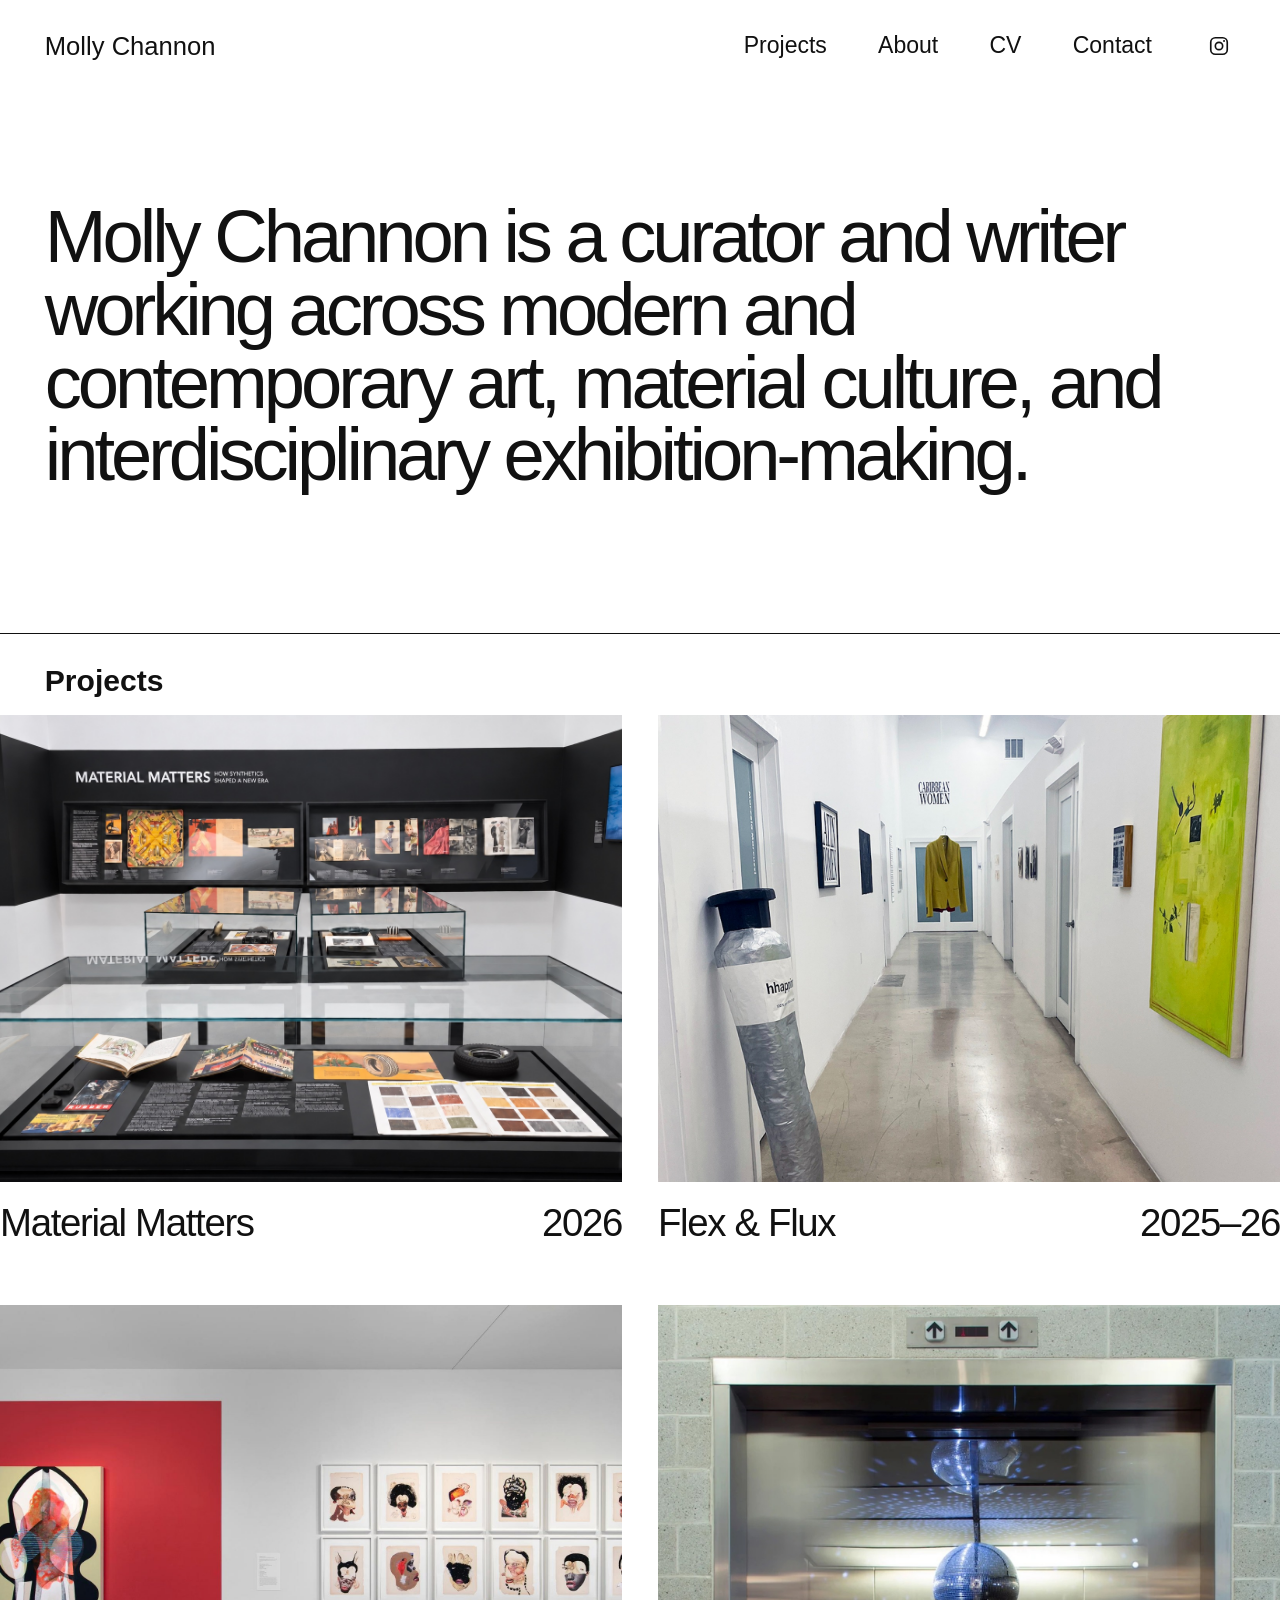
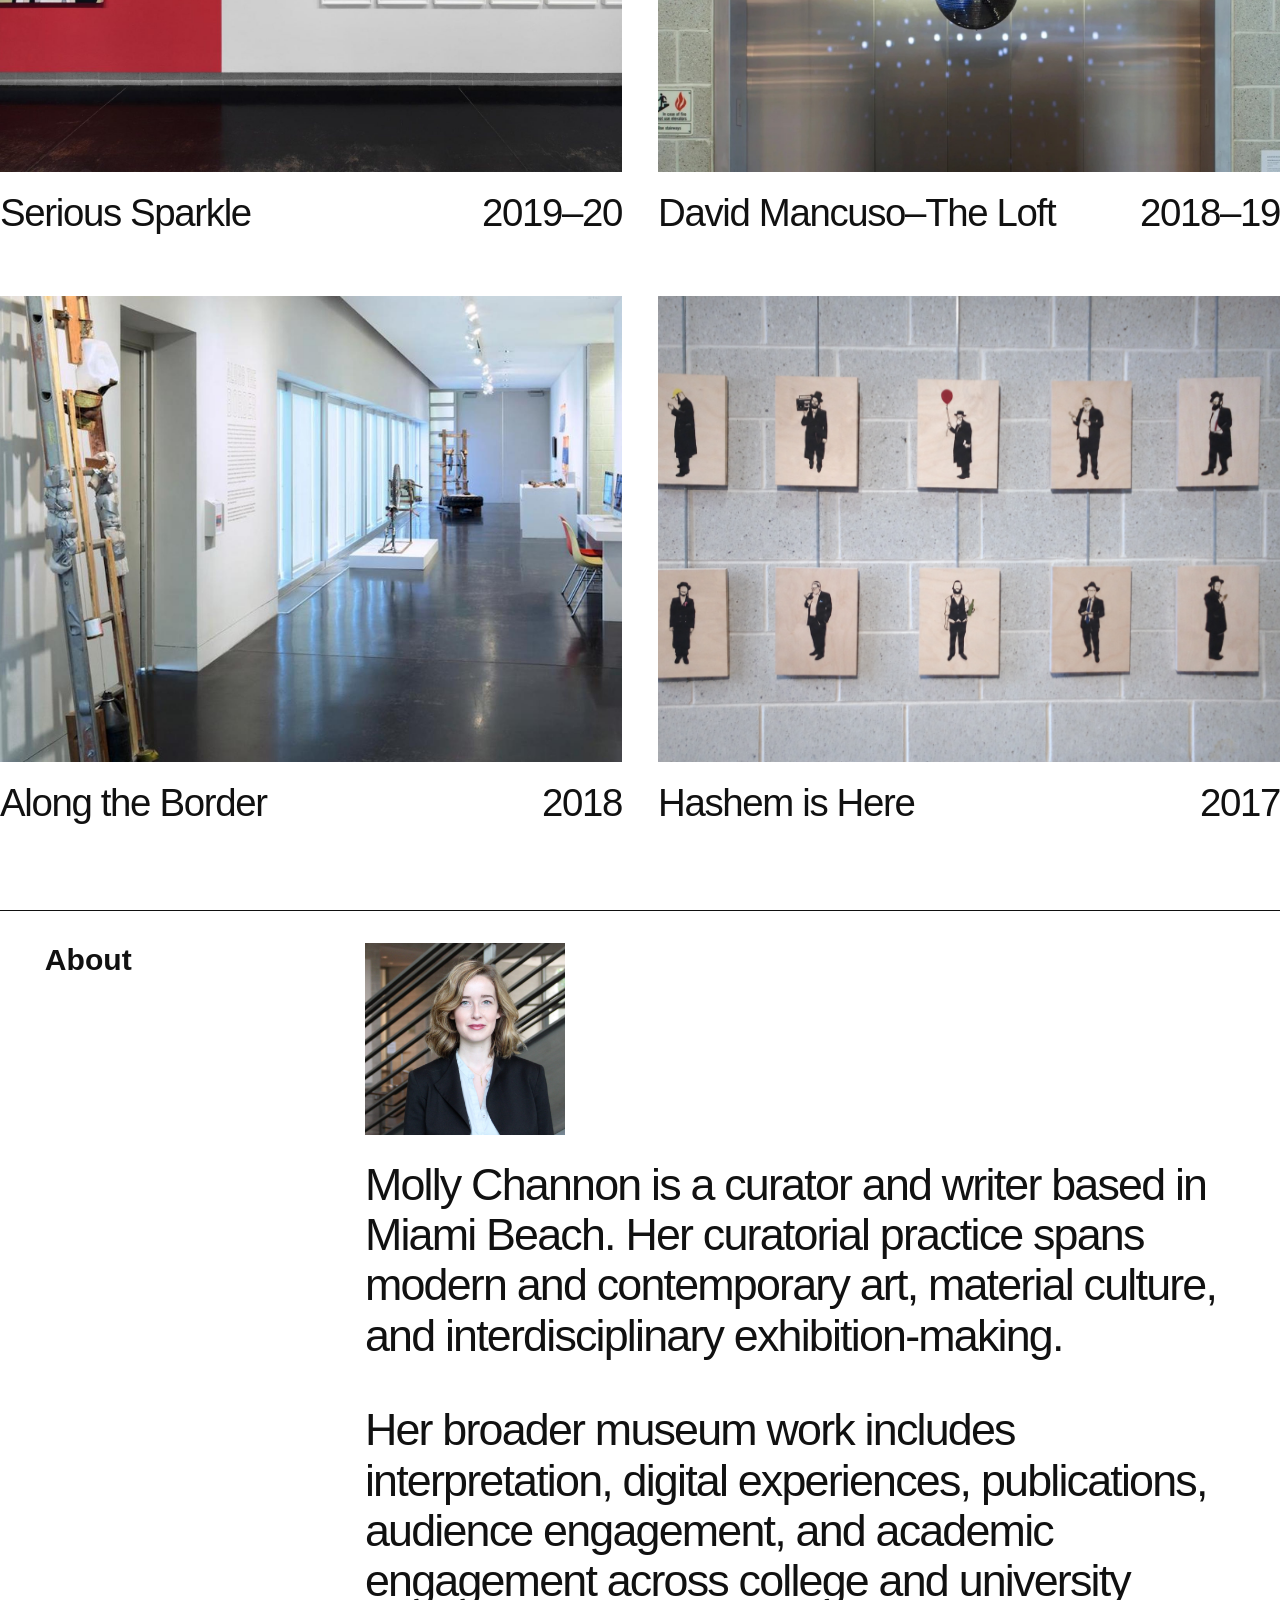
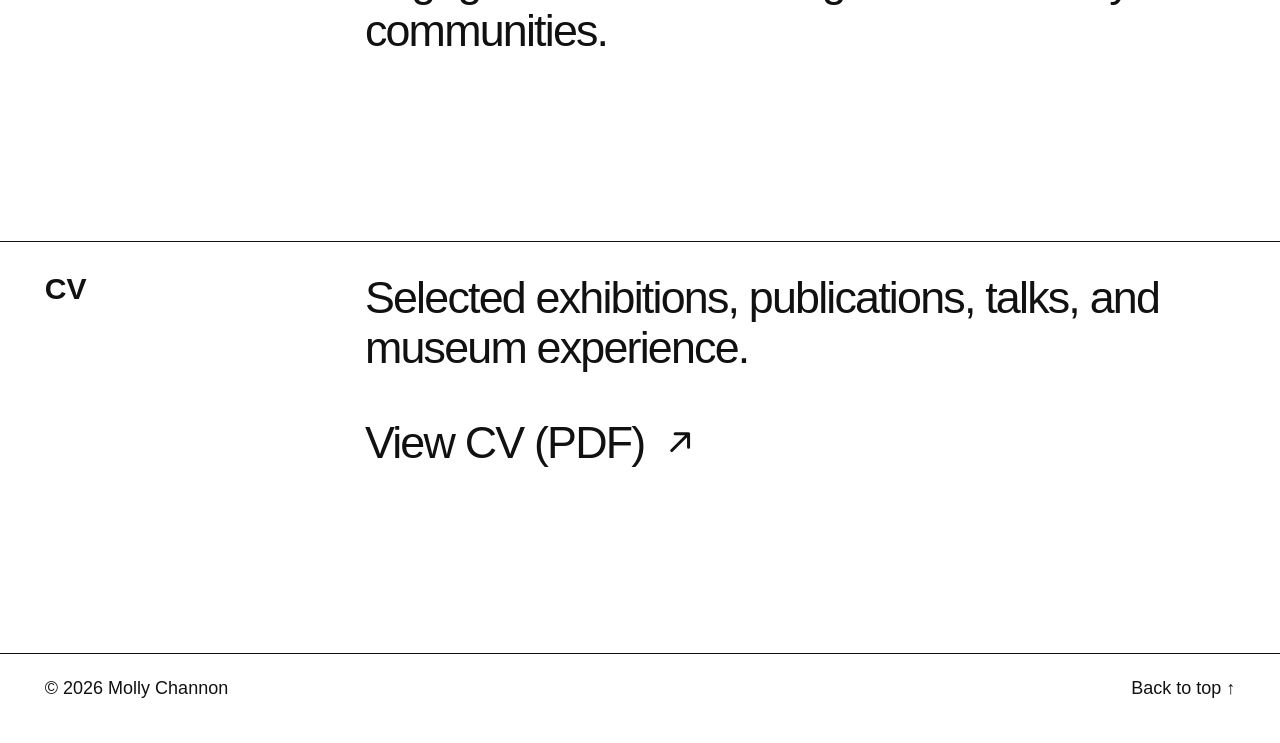
==== commit 7bba8529: "Add files via upload" ====
--- a/index.html
+++ b/index.html
@@ -13,7 +13,7 @@
 .site-header nav .instagram-link:focus-visible { outline: 2px solid currentColor; outline-offset: 3px; }
 #projects.projects { display: block; margin-bottom: 0; padding-bottom: 80px; }
 #projects .projects-heading-row { margin-bottom: 18px; padding-bottom: 0; }
-.section-label { font-size: clamp(1.65rem, 2.5vw, 2.2rem); line-height: 1.1; font-weight: 700; }
+.section-label { font-size: clamp(1.5rem, 2.35vw, 2rem) !important; line-height: 1.1; font-weight: 700 !important; }
 #projects .project-grid { display: grid; grid-template-columns: repeat(2, minmax(0, 1fr)); gap: 56px 36px; align-items: start; }
 #projects .project-grid > .project { display: block; position: static; grid-column: auto; grid-row: auto; width: auto; min-width: 0; max-width: none; margin: 0; padding: 0; }
 #projects .project > a:first-child { display: block; }
@@ -63,7 +63,7 @@
     </header>
     <div class="project-grid">
     <article class="project">
-      <a href="material-matters.html"><div class="media"><img src="material-matters-home.jpg" alt="Installation view of Material Matters: How Synthetics Shaped an Era at The Wolfsonian–FIU"></div></a>
+      <a href="material-matters.html"><div class="media"><img src="material-matters-home.jpg" alt="Installation view of Material Matters: How Synthetics Shaped a New Era at The Wolfsonian–FIU"></div></a>
       <div class="project-title"><a class="project-name" href="material-matters.html">Material Matters</a><span class="year">2026</span></div>
     </article>
     <article class="project">
